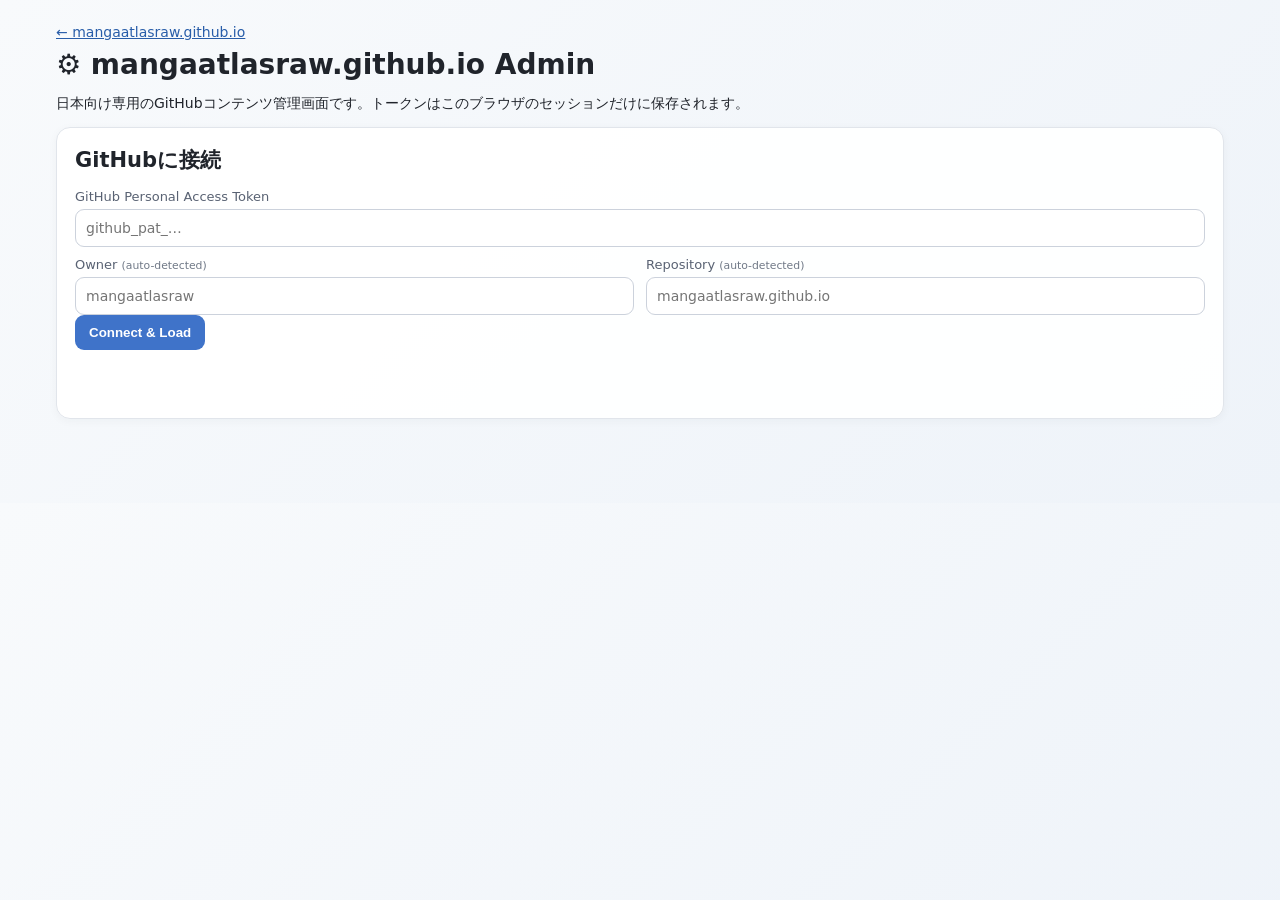
==== admin/index.html @ 8e23f47f "Make admin Japan-only" ====
<!doctype html><html lang="ja"><head><meta charset="utf-8"><meta name="viewport" content="width=device-width,initial-scale=1"><meta name="robots" content="noindex,nofollow"><meta name="google-site-verification" content="ctFdojnxc7KXyHKZDaj0AqbMx8isbiw1KwHguN1EZ-A"><title>mangaatlasraw.github.io Admin</title><link rel="stylesheet" href="admin.css"></head><body><div class="wrap"><header><a href="../">← mangaatlasraw.github.io</a><h1>⚙️ mangaatlasraw.github.io Admin</h1><p>日本向け専用のGitHubコンテンツ管理画面です。トークンはこのブラウザのセッションだけに保存されます。</p></header><section id="login" class="panel"><h2>GitHubに接続</h2><label>GitHub Personal Access Token</label><input id="token" type="password" autocomplete="off" placeholder="github_pat_…"><div class="grid2"><div><label>Owner <small>(auto-detected)</small></label><input id="owner" placeholder="mangaatlasraw"></div><div><label>Repository <small>(auto-detected)</small></label><input id="repo" placeholder="mangaatlasraw.github.io"></div></div><button id="connect">Connect & Load</button><p id="loginStatus" class="status"></p></section><section id="app" class="hidden"><div class="toolbar panel"><div><b id="repoLabel"></b><span> · main</span></div><div><button class="secondary" id="refresh">Refresh</button><button class="secondary" id="logout">Forget token</button><a class="button secondary" href="../">Open site</a></div></div><div id="status" class="status"></div><section class="panel"><h2>Dashboard</h2><div id="stats" class="stats"></div></section><section class="panel"><h2>日本漫画管理</h2><div class="grid2"><div><label>Title</label><input id="mTitle"></div><div><label>Native title</label><input id="mNative"></div><div><label>Slug</label><input id="mSlug" placeholder="one-piece"></div><div><label>Country</label><select id="mCountry"><option value="JP">🇯🇵 Japan</option></select></div><div><label>Language</label><input id="mLanguage" value="Japanese" placeholder="Japanese"></div><div><label>Status</label><select id="mStatus"><option>Ongoing</option><option>Completed</option><option>Hiatus</option></select></div><div><label>Author</label><input id="mAuthor"></div><div><label>Artist</label><input id="mArtist"></div><div><label>Publisher</label><input id="mPublisher"></div><div><label>Magazine</label><input id="mMagazine"></div><div><label>Release date</label><input id="mRelease" type="date"></div><div><label>Official URL</label><input id="mOfficial" type="url"></div></div><label>Description</label><textarea id="mDescription"></textarea><label>Genres / keywords <small>comma separated</small></label><input id="mGenres" placeholder="Action, Shonen, Manga RAW"><div class="uploadline"><div><label>Cover image</label><input id="mCover" type="file" accept="image/jpeg,image/png,image/webp"></div><button id="saveManga">Add manga</button><button class="secondary" id="resetManga">Reset</button></div><div id="mangaList" class="list"></div></section><section class="panel"><h2>Chapter management</h2><div class="grid2"><div><label>Manga</label><select id="cManga"></select></div><div><label>Chapter number</label><input id="cNumber" type="number" min="0" step="0.1"></div><div><label>Chapter title</label><input id="cTitle"></div><div><label>URL slug</label><input id="cSlug" placeholder="one-piece-raw-1193"></div><div><label>Country</label><select id="cCountry"><option value="JP">🇯🇵 Japan</option></select></div></div><div class="actions"><button id="saveChapter">Add chapter</button><button class="secondary" id="resetChapter">Reset</button></div><div id="chapterList" class="list"></div></section><section id="uploadPanel" class="panel hidden"><h2>Chapter images</h2><p id="selectedChapter" class="muted"></p><div class="parts"><div class="part"><b>Part 1 — images 1–10</b><input id="pages1" type="file" accept="image/jpeg,image/png,image/webp" multiple><small>Max 10 files</small><button id="upload1">Upload Part 1</button><pre id="progress1"></pre></div><div class="part"><b>Part 2 — images 11–20</b><input id="pages2" type="file" accept="image/jpeg,image/png,image/webp" multiple><small>Max 10 files</small><button id="upload2">Upload Part 2</button><pre id="progress2"></pre></div></div><button class="danger" id="clearImages">Delete all chapter images</button></section></section><script src="github-write-compat.js"></script><script src="admin.js"></script></body></html>
---- admin/admin.css ----
:root{--bg:#f6f8fb;--panel:#fff;--line:#e1e5eb;--text:#20242b;--muted:#707987;--accent:#3f73c9;--good:#188a63}*{box-sizing:border-box}body{margin:0;background:linear-gradient(135deg,#f8fafc,#eef3f9);color:var(--text);font:14px system-ui,sans-serif}.wrap{max-width:1200px;margin:auto;padding:24px 16px 70px}a{color:#285da9}.panel{background:rgba(255,255,255,.96);border:1px solid var(--line);border-radius:14px;padding:18px;margin:14px 0;box-shadow:0 2px 10px rgba(30,40,55,.04)}.toolbar{display:flex;justify-content:space-between;gap:15px;align-items:center;position:sticky;top:0;z-index:5;backdrop-filter:blur(12px)}h1{margin:8px 0}h2{margin:0 0 15px}label{display:block;color:#596273;font-size:13px;margin:10px 0 5px}small{color:var(--muted)}input,select,textarea{width:100%;background:#fff;color:#20242b;border:1px solid #ccd2dc;border-radius:9px;padding:10px;font:inherit}input:focus,select:focus,textarea:focus{outline:2px solid #dbe7f8;border-color:#7ea5dd}textarea{min-height:110px;resize:vertical}.grid2{display:grid;grid-template-columns:repeat(2,1fr);gap:12px}.actions,.uploadline{display:flex;gap:8px;flex-wrap:wrap;margin-top:12px}button,.button{border:0;border-radius:9px;padding:10px 14px;background:#3f73c9;color:#fff;font-weight:700;cursor:pointer;text-decoration:none;display:inline-block}button:disabled{opacity:.5}.secondary{background:#e9edf3;color:#344052}.danger{background:#c83f4f}.status{min-height:22px;color:#596273;white-space:pre-wrap}.stats{display:grid;grid-template-columns:repeat(3,1fr);gap:10px}.stats div{background:#f8fafc;border:1px solid var(--line);padding:15px;border-radius:10px}.stats b{display:block;font-size:24px}.stats span{color:var(--muted)}.list{display:grid;gap:8px;margin-top:14px}.item{border:1px solid var(--line);background:#fff;border-radius:10px;padding:11px;display:flex;justify-content:space-between;gap:10px;align-items:center}.item small{display:block;margin-top:4px}.parts{display:grid;grid-template-columns:1fr 1fr;gap:12px}.part{background:#f8fafc;border:1px solid var(--line);border-radius:12px;padding:14px}.part input{margin:12px 0}.part button{width:100%;margin-top:10px}.part pre{white-space:pre-wrap;min-height:30px;color:#596273}.hidden{display:none}.muted{color:var(--muted)}@media(max-width:700px){.grid2,.parts,.stats{grid-template-columns:1fr}.toolbar{position:static;flex-direction:column;align-items:flex-start}.item{flex-direction:column;align-items:flex-start}}
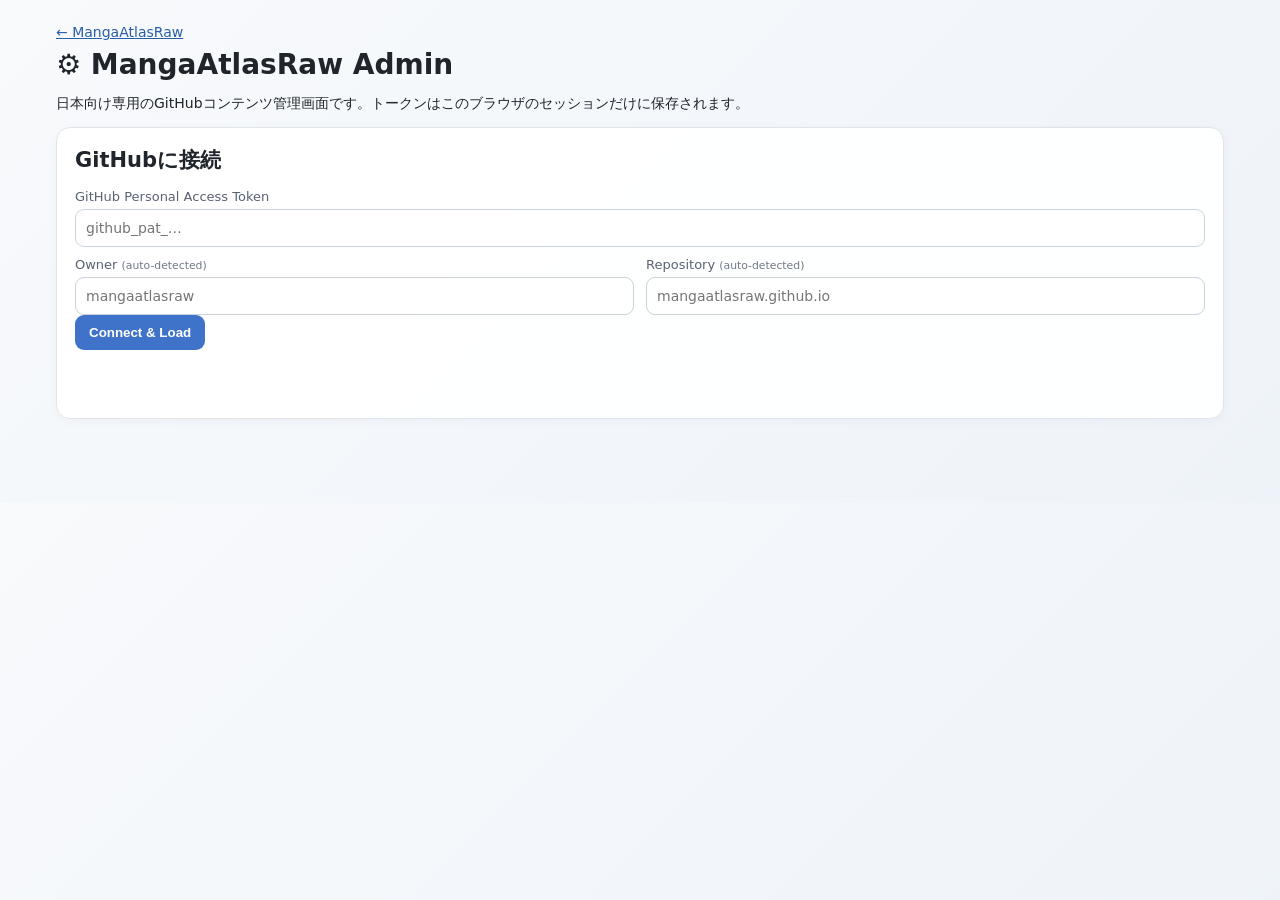
==== commit dcaec1c7: "Fix admin cache and upload script loading" ====
--- a/admin/index.html
+++ b/admin/index.html
@@ -1 +1 @@
-<!doctype html><html lang="ja"><head><meta charset="utf-8"><meta name="viewport" content="width=device-width,initial-scale=1"><meta name="robots" content="noindex,nofollow"><meta name="google-site-verification" content="ctFdojnxc7KXyHKZDaj0AqbMx8isbiw1KwHguN1EZ-A"><title>mangaatlasraw.github.io Admin</title><link rel="stylesheet" href="admin.css"></head><body><div class="wrap"><header><a href="../">← mangaatlasraw.github.io</a><h1>⚙️ mangaatlasraw.github.io Admin</h1><p>日本向け専用のGitHubコンテンツ管理画面です。トークンはこのブラウザのセッションだけに保存されます。</p></header><section id="login" class="panel"><h2>GitHubに接続</h2><label>GitHub Personal Access Token</label><input id="token" type="password" autocomplete="off" placeholder="github_pat_…"><div class="grid2"><div><label>Owner <small>(auto-detected)</small></label><input id="owner" placeholder="mangaatlasraw"></div><div><label>Repository <small>(auto-detected)</small></label><input id="repo" placeholder="mangaatlasraw.github.io"></div></div><button id="connect">Connect & Load</button><p id="loginStatus" class="status"></p></section><section id="app" class="hidden"><div class="toolbar panel"><div><b id="repoLabel"></b><span> · main</span></div><div><button class="secondary" id="refresh">Refresh</button><button class="secondary" id="logout">Forget token</button><a class="button secondary" href="../">Open site</a></div></div><div id="status" class="status"></div><section class="panel"><h2>Dashboard</h2><div id="stats" class="stats"></div></section><section class="panel"><h2>日本漫画管理</h2><div class="grid2"><div><label>Title</label><input id="mTitle"></div><div><label>Native title</label><input id="mNative"></div><div><label>Slug</label><input id="mSlug" placeholder="one-piece"></div><div><label>Country</label><select id="mCountry"><option value="JP">🇯🇵 Japan</option></select></div><div><label>Language</label><input id="mLanguage" value="Japanese" placeholder="Japanese"></div><div><label>Status</label><select id="mStatus"><option>Ongoing</option><option>Completed</option><option>Hiatus</option></select></div><div><label>Author</label><input id="mAuthor"></div><div><label>Artist</label><input id="mArtist"></div><div><label>Publisher</label><input id="mPublisher"></div><div><label>Magazine</label><input id="mMagazine"></div><div><label>Release date</label><input id="mRelease" type="date"></div><div><label>Official URL</label><input id="mOfficial" type="url"></div></div><label>Description</label><textarea id="mDescription"></textarea><label>Genres / keywords <small>comma separated</small></label><input id="mGenres" placeholder="Action, Shonen, Manga RAW"><div class="uploadline"><div><label>Cover image</label><input id="mCover" type="file" accept="image/jpeg,image/png,image/webp"></div><button id="saveManga">Add manga</button><button class="secondary" id="resetManga">Reset</button></div><div id="mangaList" class="list"></div></section><section class="panel"><h2>Chapter management</h2><div class="grid2"><div><label>Manga</label><select id="cManga"></select></div><div><label>Chapter number</label><input id="cNumber" type="number" min="0" step="0.1"></div><div><label>Chapter title</label><input id="cTitle"></div><div><label>URL slug</label><input id="cSlug" placeholder="one-piece-raw-1193"></div><div><label>Country</label><select id="cCountry"><option value="JP">🇯🇵 Japan</option></select></div></div><div class="actions"><button id="saveChapter">Add chapter</button><button class="secondary" id="resetChapter">Reset</button></div><div id="chapterList" class="list"></div></section><section id="uploadPanel" class="panel hidden"><h2>Chapter images</h2><p id="selectedChapter" class="muted"></p><div class="parts"><div class="part"><b>Part 1 — images 1–10</b><input id="pages1" type="file" accept="image/jpeg,image/png,image/webp" multiple><small>Max 10 files</small><button id="upload1">Upload Part 1</button><pre id="progress1"></pre></div><div class="part"><b>Part 2 — images 11–20</b><input id="pages2" type="file" accept="image/jpeg,image/png,image/webp" multiple><small>Max 10 files</small><button id="upload2">Upload Part 2</button><pre id="progress2"></pre></div></div><button class="danger" id="clearImages">Delete all chapter images</button></section></section><script src="github-write-compat.js"></script><script src="admin.js"></script></body></html>+<!doctype html><html lang="ja"><head><meta charset="utf-8"><meta name="viewport" content="width=device-width,initial-scale=1"><meta name="robots" content="noindex,nofollow"><meta name="google-site-verification" content="ctFdojnxc7KXyHKZDaj0AqbMx8isbiw1KwHguN1EZ-A"><title>MangaAtlasRaw Admin</title><link rel="stylesheet" href="admin.css?v=20260912"></head><body><div class="wrap"><header><a href="../">← MangaAtlasRaw</a><h1>⚙️ MangaAtlasRaw Admin</h1><p>日本向け専用のGitHubコンテンツ管理画面です。トークンはこのブラウザのセッションだけに保存されます。</p></header><section id="login" class="panel"><h2>GitHubに接続</h2><label>GitHub Personal Access Token</label><input id="token" type="password" autocomplete="off" placeholder="github_pat_…"><div class="grid2"><div><label>Owner <small>(auto-detected)</small></label><input id="owner" placeholder="mangaatlasraw"></div><div><label>Repository <small>(auto-detected)</small></label><input id="repo" placeholder="mangaatlasraw.github.io"></div></div><button id="connect">Connect & Load</button><p id="loginStatus" class="status"></p></section><section id="app" class="hidden"><div class="toolbar panel"><div><b id="repoLabel"></b><span> · main</span></div><div><button class="secondary" id="refresh">Refresh</button><button class="secondary" id="logout">Forget token</button><a class="button secondary" href="../">Open site</a></div></div><div id="status" class="status"></div><section class="panel"><h2>Dashboard</h2><div id="stats" class="stats"></div></section><section class="panel"><h2>日本漫画管理</h2><div class="grid2"><div><label>Title</label><input id="mTitle"></div><div><label>Native title</label><input id="mNative"></div><div><label>Slug</label><input id="mSlug" placeholder="one-piece"></div><div><label>Country</label><select id="mCountry"><option value="JP">🇯🇵 Japan</option></select></div><div><label>Language</label><input id="mLanguage" value="Japanese" placeholder="Japanese"></div><div><label>Status</label><select id="mStatus"><option>Ongoing</option><option>Completed</option><option>Hiatus</option></select></div><div><label>Author</label><input id="mAuthor"></div><div><label>Artist</label><input id="mArtist"></div><div><label>Publisher</label><input id="mPublisher"></div><div><label>Magazine</label><input id="mMagazine"></div><div><label>Release date</label><input id="mRelease" type="date"></div><div><label>Official URL</label><input id="mOfficial" type="url"></div></div><label>Description</label><textarea id="mDescription"></textarea><label>Genres / keywords <small>comma separated</small></label><input id="mGenres" placeholder="Action, Shonen, Manga RAW"><div class="uploadline"><div><label>Cover image</label><input id="mCover" type="file" accept="image/jpeg,image/png,image/webp"></div><button id="saveManga">Add manga</button><button class="secondary" id="resetManga">Reset</button></div><div id="mangaList" class="list"></div></section><section class="panel"><h2>Chapter management</h2><div class="grid2"><div><label>Manga</label><select id="cManga"></select></div><div><label>Chapter number</label><input id="cNumber" type="number" min="0" step="0.1"></div><div><label>Chapter title</label><input id="cTitle"></div><div><label>URL slug</label><input id="cSlug" placeholder="one-piece-raw-1193"></div><div><label>Country</label><select id="cCountry"><option value="JP">🇯🇵 Japan</option></select></div></div><div class="actions"><button id="saveChapter">Add chapter</button><button class="secondary" id="resetChapter">Reset</button></div><div id="chapterList" class="list"></div></section><section id="uploadPanel" class="panel hidden"><h2>Chapter images</h2><p id="selectedChapter" class="muted"></p><div class="parts"><div class="part"><b>Part 1 — images 1–10</b><input id="pages1" type="file" accept="image/jpeg,image/png,image/webp" multiple><small>Max 10 files</small><button id="upload1">Upload Part 1</button><pre id="progress1"></pre></div><div class="part"><b>Part 2 — images 11–20</b><input id="pages2" type="file" accept="image/jpeg,image/png,image/webp" multiple><small>Max 10 files</small><button id="upload2">Upload Part 2</button><pre id="progress2"></pre></div></div><button class="danger" id="clearImages">Delete all chapter images</button></section></section><script src="admin.js?v=20260912-2"></script></body></html>
